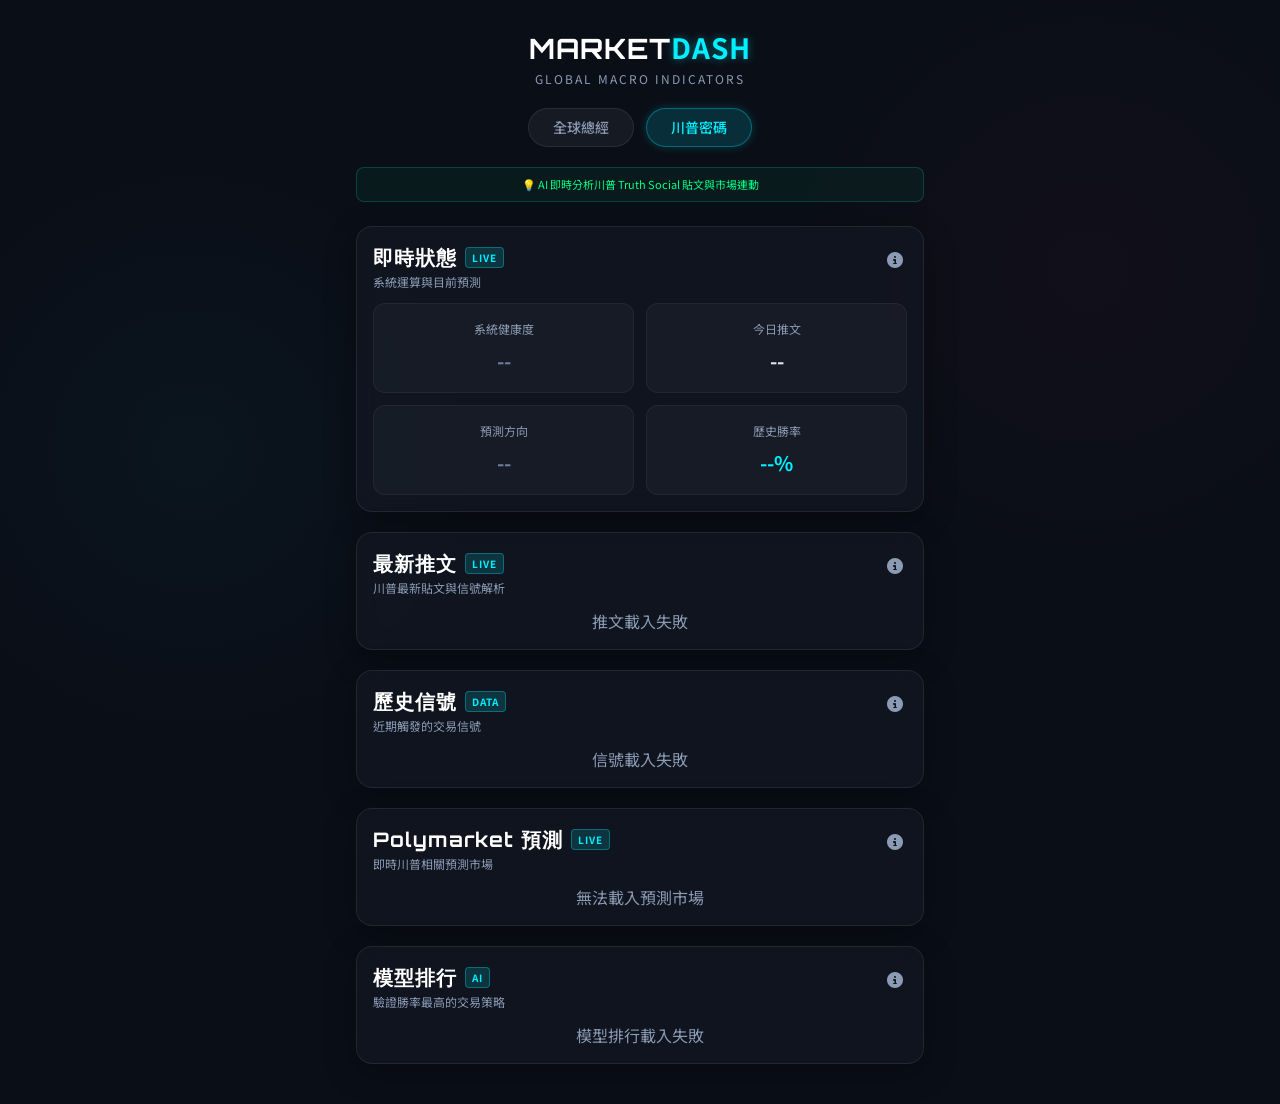
==== trump.html @ cbaaeada "feat: integrate trump code dashboard features - Create `trump.html` and `trump.js` fetching live pub" ====
<!DOCTYPE html>
<html lang="zh-TW">
<head>
    <meta charset="UTF-8">
    <meta name="viewport" content="width=device-width, initial-scale=1.0, maximum-scale=1.0, user-scalable=no">
    <title>TRUMP CODE - Global Market Dashboard</title>
    <link rel="stylesheet" href="style.css">
    <link href="https://fonts.googleapis.com/css2?family=Orbitron:wght@400;500;700&family=Noto+Sans+TC:wght@300;400;500;700&display=swap" rel="stylesheet">
    <link rel="stylesheet" href="https://cdnjs.cloudflare.com/ajax/libs/font-awesome/6.4.0/css/all.min.css">
</head>
<body>

<div class="app-container">
    <header class="dashboard-header">
        <h1>MARKET<span class="highlight">DASH</span></h1>
        <p class="subtitle">Global Macro Indicators</p>

        <!-- Navigation Tabs -->
        <nav class="nav-tabs">
            <a href="index.html" class="nav-tab">全球總經</a>
            <a href="trump.html" class="nav-tab active">川普密碼</a>
        </nav>

        <div class="cache-notice">
            <p>💡 AI 即時分析川普 Truth Social 貼文與市場連動</p>
        </div>
    </header>

    <main class="indicators-container">

        <!-- Live Status Card -->
        <section class="indicator-card glass-panel">
            <div class="card-header">
                <div class="title-group">
                    <h2>即時狀態 <span class="badge">LIVE</span></h2>
                    <span class="desc-short">系統運算與目前預測</span>
                </div>
                <button class="toggle-btn" onclick="openModal('desc-status')">
                    <i class="fas fa-info-circle"></i>
                </button>
            </div>
            <div class="status-grid">
                <div class="status-box">
                    <span class="status-label">系統健康度</span>
                    <strong class="status-value text-neutral" id="s-health">--</strong>
                </div>
                <div class="status-box">
                    <span class="status-label">今日推文</span>
                    <strong class="status-value" id="s-posts">--</strong>
                </div>
                <div class="status-box">
                    <span class="status-label">預測方向</span>
                    <strong class="status-value text-neutral" id="s-trend">--</strong>
                </div>
                <div class="status-box">
                    <span class="status-label">歷史勝率</span>
                    <strong class="status-value" style="color: var(--accent-neon);" id="s-hit">--%</strong>
                </div>
            </div>
        </section>

        <!-- Recent Posts Card -->
        <section class="indicator-card glass-panel">
            <div class="card-header">
                <div class="title-group">
                    <h2>最新推文 <span class="badge">LIVE</span></h2>
                    <span class="desc-short">川普最新貼文與信號解析</span>
                </div>
                <button class="toggle-btn" onclick="openModal('desc-posts')">
                    <i class="fas fa-info-circle"></i>
                </button>
            </div>
            <div id="posts-area" class="posts-list">
                <span class="skeleton" style="width: 100%; height: 100px;"></span>
                <span class="skeleton" style="width: 100%; height: 100px;"></span>
            </div>
        </section>

        <!-- Signals Card -->
        <section class="indicator-card glass-panel">
            <div class="card-header">
                <div class="title-group">
                    <h2>歷史信號 <span class="badge">DATA</span></h2>
                    <span class="desc-short">近期觸發的交易信號</span>
                </div>
                <button class="toggle-btn" onclick="openModal('desc-signals')">
                    <i class="fas fa-info-circle"></i>
                </button>
            </div>
            <div id="signal-area" class="signal-list">
                <span class="skeleton" style="width: 100%; height: 60px;"></span>
                <span class="skeleton" style="width: 100%; height: 60px;"></span>
            </div>
        </section>

        <!-- Prediction Markets Card -->
        <section class="indicator-card glass-panel">
            <div class="card-header">
                <div class="title-group">
                    <h2>Polymarket 預測 <span class="badge">LIVE</span></h2>
                    <span class="desc-short">即時川普相關預測市場</span>
                </div>
                <button class="toggle-btn" onclick="openModal('desc-pm')">
                    <i class="fas fa-info-circle"></i>
                </button>
            </div>
            <div id="pm-live-area" class="table-container">
                <span class="skeleton" style="width: 100%; height: 150px;"></span>
            </div>
        </section>

        <!-- Model Rankings Card -->
        <section class="indicator-card glass-panel">
            <div class="card-header">
                <div class="title-group">
                    <h2>模型排行 <span class="badge">AI</span></h2>
                    <span class="desc-short">驗證勝率最高的交易策略</span>
                </div>
                <button class="toggle-btn" onclick="openModal('desc-models')">
                    <i class="fas fa-info-circle"></i>
                </button>
            </div>
            <div id="model-area" class="table-container">
                <span class="skeleton" style="width: 100%; height: 200px;"></span>
            </div>
        </section>

    </main>
</div>

<!-- Modal for Live Status Explanation -->
<div id="desc-status" class="modal">
    <div class="modal-content glass-panel">
        <span class="close-btn" onclick="closeModal('desc-status')">&times;</span>
        <h2><i class="fas fa-info-circle"></i> 即時狀態說明</h2>
        <div class="modal-body">
            <div class="logic-item">
                <p>顯示 Trump Code AI 系統目前的運算狀態與預測方向。此專案透過暴力運算 (Brute-force) 超過 3,100 萬種策略，找出與市場連動的最優模型。</p>
                <ul>
                    <li><strong>系統健康度：</strong> 若偵測到持續錯誤或勝率下降，系統會觸發斷路器暫停。</li>
                    <li><strong>今日推文：</strong> 今日發布的推文數量。<strong>(特別注意：當川普今日發文數為 0 時，S&P 500 有 80% 的機率上漲，平均漲幅 +0.409%)</strong></li>
                    <li><strong>預測方向：</strong> AI 基於今日觸發的信號與 550 條存活規則給出的綜合多空方向。</li>
                    <li><strong>歷史勝率：</strong> 系統過去 500+ 次真實預測的成功機率。</li>
                </ul>
            </div>
        </div>
    </div>
</div>

<!-- Modal for Recent Posts Explanation -->
<div id="desc-posts" class="modal">
    <div class="modal-content glass-panel">
        <span class="close-btn" onclick="closeModal('desc-posts')">&times;</span>
        <h2><i class="fas fa-info-circle"></i> 最新推文說明</h2>
        <div class="modal-body">
            <div class="logic-item">
                <p>列出川普在 Truth Social (或 X) 上發布的最新推文，以及 AI 解析出的關鍵信號。</p>
                <ul>
                    <li><strong>Truth Social vs X：</strong> 核心發現：Truth Social 通常提早 6 小時發文，這是一個時間差套利窗口。而如果該推文隨後被轉發到 X (Twitter)，隔天股市平均報酬往往高出 7 倍 (確認信號)。</li>
                    <li><strong>信號標籤：</strong> 系統偵測到特定字詞或情緒時，會給予推文如「關稅 (Tariff)」、「談判 (Deal)」、「中國 (China)」等標籤。</li>
                    <li><strong>一鍵翻譯：</strong> 點擊翻譯按鈕可將英文原文直接翻譯為繁體中文。</li>
                </ul>
            </div>
        </div>
    </div>
</div>

<!-- Modal for Signals Explanation -->
<div id="desc-signals" class="modal">
    <div class="modal-content glass-panel">
        <span class="close-btn" onclick="closeModal('desc-signals')">&times;</span>
        <h2><i class="fas fa-info-circle"></i> 歷史信號說明</h2>
        <div class="modal-body">
            <div class="logic-item">
                <p>記錄過去幾天觸發的信號總計與 AI 判定當日的市場偏向 (偏多/偏空)。</p>
                <ul>
                    <li><strong>最危險信號 (純關稅)：</strong> 當天只有 TARIFF (關稅) 而沒有 DEAL (談判) 信號時，隔天股市平均下跌 -1.057%。</li>
                    <li><strong>經典連招 (先攻後談)：</strong> 當天先出現 ATTACK (攻擊)，接著出現 DEAL (談判)，勝率達 65.2%，這是典型的川普談判術。</li>
                    <li><strong>情緒看多：</strong> DEAL (談判)、RELIEF (緩解)、MARKET_BRAG (炫耀股市) 都是典型的看多信號。</li>
                </ul>
            </div>
        </div>
    </div>
</div>

<!-- Modal for Polymarket Explanation -->
<div id="desc-pm" class="modal">
    <div class="modal-content glass-panel">
        <span class="close-btn" onclick="closeModal('desc-pm')">&times;</span>
        <h2><i class="fas fa-info-circle"></i> Polymarket 預測說明</h2>
        <div class="modal-body">
            <div class="logic-item">
                <p>追蹤 Polymarket (全球最大去中心化預測市場) 上與川普直接相關的賭盤。</p>
                <ul>
                    <li><strong>YES 機率：</strong> 代表市場群眾用真金白銀投票，認為該事件發生的機率。</li>
                    <li><strong>交易量 (Volume)：</strong> 資金池越大，該機率越具有參考價值。</li>
                    <li><strong>用途：</strong> 當川普發布政策推文時，可以第一時間觀察 Polymarket 上的機率變化，往往比傳統民調或新聞更早反映真實預期。</li>
                </ul>
            </div>
        </div>
    </div>
</div>

<!-- Modal for Models Explanation -->
<div id="desc-models" class="modal">
    <div class="modal-content glass-panel">
        <span class="close-btn" onclick="closeModal('desc-models')">&times;</span>
        <h2><i class="fas fa-info-circle"></i> 模型排行說明</h2>
        <div class="modal-body">
            <div class="logic-item">
                <p>AI 系統在回測 3,150 萬種規則後，留下勝率最高的交易策略模型。</p>
                <ul>
                    <li><strong>盤前 RELIEF→當天飆：</strong> 最強買入信號。如果盤前出現 RELIEF 寬減信號，當天勝率極高 (曾創下单日 S&P +9.52% 的紀錄)。</li>
                    <li><strong>推文爆量→恐慌底：</strong> 當川普推文數量在短時間內不尋常地激增，通常代表市場恐慌到達極點，往往是買點。</li>
                    <li><strong>簽名切換：</strong> 當川普從一般發言切換到使用「President Donald J. Trump」等正式簽名，通常代表有正式聲明，對市場影響大。</li>
                </ul>
            </div>
        </div>
    </div>
</div>

<script src="trump.js"></script>
</body>
</html>
---- style.css ----
/* Reset & Base Variables */
:root {
    --bg-main: #0a0e17;
    --bg-panel: rgba(20, 26, 38, 0.6);
    --border-glass: rgba(255, 255, 255, 0.08);
    --text-primary: #e0e6ed;
    --text-secondary: #8b9bb4;
    --accent-neon: #00f0ff;
    --accent-warning: #ff3366;
    --accent-safe: #00ff88;
    --accent-neutral: #6c7a9c;

    --card-radius: 16px;
    --glow-shadow: 0 0 15px rgba(0, 240, 255, 0.1);
}

* {
    margin: 0;
    padding: 0;
    box-sizing: border-box;
    font-family: 'Noto Sans TC', sans-serif;
    -webkit-tap-highlight-color: transparent;
}

body {
    background-color: var(--bg-main);
    color: var(--text-primary);
    line-height: 1.5;
    background-image:
        radial-gradient(circle at 15% 50%, rgba(0, 240, 255, 0.03), transparent 25%),
        radial-gradient(circle at 85% 30%, rgba(255, 51, 102, 0.03), transparent 25%);
    background-attachment: fixed;
}

.app-container {
    max-width: 600px; /* Mobile optimized width */
    margin: 0 auto;
    padding: 16px;
    padding-bottom: 40px;
}

/* Typography & Titles */
h1, h2 {
    font-family: 'Orbitron', sans-serif;
    letter-spacing: 1px;
}

/* Cache Notice */
.cache-notice {
    text-align: center;
    font-size: 11px;
    color: var(--accent-safe);
    background: rgba(0, 255, 136, 0.05);
    border: 1px solid rgba(0, 255, 136, 0.2);
    border-radius: 8px;
    padding: 8px 12px;
    margin-bottom: 16px;
    display: block;
    width: 100%;
}

/* Navigation Tabs */
.nav-tabs {
    display: flex;
    justify-content: center;
    gap: 12px;
    margin-bottom: 20px;
}

.nav-tab {
    padding: 8px 24px;
    border-radius: 20px;
    background: rgba(255, 255, 255, 0.05);
    color: var(--text-secondary);
    text-decoration: none;
    font-size: 14px;
    font-weight: 500;
    border: 1px solid var(--border-glass);
    transition: all 0.3s ease;
}

.nav-tab:hover {
    background: rgba(255, 255, 255, 0.1);
    color: var(--text-primary);
}

.nav-tab.active {
    background: rgba(0, 240, 255, 0.15);
    color: var(--accent-neon);
    border-color: rgba(0, 240, 255, 0.3);
    box-shadow: 0 0 10px rgba(0, 240, 255, 0.2);
}

/* Glassmorphism Panel Base */
.glass-panel {
    background: var(--bg-panel);
    backdrop-filter: blur(12px);
    -webkit-backdrop-filter: blur(12px);
    border: 1px solid var(--border-glass);
    border-radius: var(--card-radius);
    box-shadow: 0 8px 32px rgba(0, 0, 0, 0.3);
}

/* Header Section */
.dashboard-header {
    text-align: center;
    margin-bottom: 24px;
    padding-top: 10px;
}

.dashboard-header h1 {
    font-size: 28px;
    color: #fff;
}

.dashboard-header .highlight {
    color: var(--accent-neon);
    text-shadow: 0 0 8px rgba(0, 240, 255, 0.4);
}

.subtitle {
    font-size: 12px;
    color: var(--text-secondary);
    text-transform: uppercase;
    letter-spacing: 2px;
    margin-bottom: 20px;
}

/* Sentiment Panel */
.sentiment-panel {
    padding: 16px;
    text-align: left;
    transition: all 0.3s ease;
}

.sentiment-panel.clickable {
    cursor: pointer;
}
.sentiment-panel.clickable:hover {
    transform: translateY(-2px);
    box-shadow: 0 8px 16px rgba(0,0,0,0.6);
}

.sentiment-status {
    display: flex;
    align-items: center;
    gap: 12px;
    margin-bottom: 10px;
}

.status-icon {
    font-size: 24px;
    color: var(--accent-neutral);
    display: flex;
    align-items: center;
    justify-content: center;
    width: 40px;
    height: 40px;
    border-radius: 50%;
    background: rgba(255, 255, 255, 0.05);
    transition: all 0.3s;
}

.status-text {
    display: flex;
    flex-direction: column;
}

.status-text .label {
    font-size: 11px;
    color: var(--text-secondary);
}

.status-text strong {
    font-size: 16px;
    color: var(--text-primary);
}

.sentiment-desc {
    font-size: 13px;
    color: var(--text-secondary);
    line-height: 1.6;
}

/* Warning State Colors */
.sentiment-panel.warning {
    border-color: rgba(255, 51, 102, 0.3);
    box-shadow: 0 0 20px rgba(255, 51, 102, 0.1);
}
.sentiment-panel.warning .status-icon { color: var(--accent-warning); background: rgba(255, 51, 102, 0.1); }
.sentiment-panel.warning strong { color: var(--accent-warning); }

.sentiment-panel.safe {
    border-color: rgba(0, 255, 136, 0.3);
    box-shadow: 0 0 20px rgba(0, 255, 136, 0.1);
}
.sentiment-panel.safe .status-icon { color: var(--accent-safe); background: rgba(0, 255, 136, 0.1); }
.sentiment-panel.safe strong { color: var(--accent-safe); }

.sentiment-panel.mixed {
    border-color: rgba(0, 240, 255, 0.3);
    box-shadow: 0 0 20px rgba(0, 240, 255, 0.1);
}
.sentiment-panel.mixed .status-icon { color: var(--accent-neon); background: rgba(0, 240, 255, 0.1); }
.sentiment-panel.mixed strong { color: var(--accent-neon); }

/* Indicators Container */
.indicators-container {
    display: flex;
    flex-direction: column;
    gap: 20px;
}

/* Indicator Card */
.indicator-card {
    padding: 16px;
    overflow: hidden;
    transition: border-color 0.3s, box-shadow 0.3s;
}

/* Flash Animation for Updated Data */
@keyframes border-flash {
    0% {
        box-shadow: 0 0 0 rgba(0, 243, 255, 0);
        border-color: var(--border-glass);
    }
    10% {
        box-shadow: 0 0 20px rgba(0, 243, 255, 0.8), inset 0 0 10px rgba(0, 243, 255, 0.3);
        border-color: rgba(0, 243, 255, 1);
    }
    100% {
        box-shadow: 0 0 0 rgba(0, 243, 255, 0);
        border-color: var(--border-glass);
    }
}

.update-flash {
    animation: border-flash 3s ease-out;
}

.card-header {
    display: flex;
    justify-content: space-between;
    align-items: flex-start;
    margin-bottom: 12px;
}

.title-group h2 {
    font-size: 20px;
    color: #fff;
    display: flex;
    align-items: center;
    gap: 8px;
}

/* Skeleton Loading Animation */
@keyframes skeleton-loading {
    0% {
        background-color: rgba(0, 243, 255, 0.05);
    }
    50% {
        background-color: rgba(0, 243, 255, 0.2);
    }
    100% {
        background-color: rgba(0, 243, 255, 0.05);
    }
}

.skeleton {
    animation: skeleton-loading 1.5s infinite ease-in-out;
    border-radius: 4px;
    color: transparent !important;
    display: inline-block;
    min-width: 150px;
    height: 18px;
    pointer-events: none;
    user-select: none;
}
.skeleton * {
    visibility: hidden;
}

.badge {
    font-family: 'Noto Sans TC', sans-serif;
    font-size: 10px;
    background: rgba(0, 240, 255, 0.15);
    color: var(--accent-neon);
    padding: 2px 6px;
    border-radius: 4px;
    border: 1px solid rgba(0, 240, 255, 0.3);
}

.desc-short {
    font-size: 12px;
    color: var(--text-secondary);
    display: block;
}

.update-time {
    font-size: 10px;
    color: var(--text-secondary);
    display: block;
    margin-top: 4px;
    opacity: 0.8;
}

.text-up {
    color: var(--accent-safe);
}

.text-down {
    color: var(--accent-warning);
}

.text-neutral {
    color: var(--accent-neutral);
}

.toggle-btn {
    background: none;
    border: none;
    color: var(--text-secondary);
    font-size: 16px;
    cursor: pointer;
    padding: 4px;
    transition: transform 0.3s;
}

/* Chart Container */
.chart-container {
    height: 180px; /* Fixed height for mini charts */
    margin-bottom: 16px;
    border-radius: 8px;
    overflow: hidden;
    background: #131722; /* Match TradingView dark bg */
    border: 1px solid rgba(255,255,255,0.05);
}

/* Trend Selector Buttons */
.trend-selector {
    display: flex;
    gap: 8px;
    margin-bottom: 12px;
}

.trend-btn {
    flex: 1;
    background: rgba(255, 255, 255, 0.03);
    border: 1px solid rgba(255, 255, 255, 0.1);
    color: var(--text-secondary);
    padding: 10px 4px;
    border-radius: 8px;
    font-size: 13px;
    cursor: pointer;
    transition: all 0.2s;
    font-weight: 500;
}

/* Active States */
.trend-btn.up.active {
    background: rgba(255, 51, 102, 0.15);
    border-color: var(--accent-warning);
    color: var(--accent-warning);
    box-shadow: 0 0 10px rgba(255, 51, 102, 0.2);
}

.trend-btn.down.active {
    background: rgba(0, 255, 136, 0.15);
    border-color: var(--accent-safe);
    color: var(--accent-safe);
    box-shadow: 0 0 10px rgba(0, 255, 136, 0.2);
}

.trend-btn.neutral.active {
    background: rgba(108, 122, 156, 0.2);
    border-color: var(--accent-neutral);
    color: #fff;
}

/* Specific overrides for indicators where UP is good/bad */
/* DXY: Up=Warning(Tightening), Down=Safe(Loosening) */
/* Yield: Up=Warning(Tightening), Down=Safe(Loosening) */
/* Oil: Up=Warning(Inflation/Cost), Down=Safe(Depends, but generally lower cost) - simplified for dashboard */
/* Gold: Up=Warning(Risk Off), Down=Safe(Risk On) */

/* To keep it simple visually:
   For this specific dashboard logic:
   VIX Up = Bad (Red), VIX Down = Good (Green)
   DXY Up = Bad (Red), DXY Down = Good (Green)
   Yield Up = Bad (Red), Yield Down = Good (Green)
   Gold Up = Bad (Red), Gold Down = Good (Green)
   Oil Up = Bad (Red), Oil Down = Good (Green)
   Since the user focuses on risk-on vs risk-off.
*/


/* Trump Code Specific Styles */
.status-grid {
    display: grid;
    grid-template-columns: repeat(2, 1fr);
    gap: 12px;
}

.status-box {
    background: rgba(255, 255, 255, 0.03);
    border: 1px solid rgba(255, 255, 255, 0.05);
    border-radius: 12px;
    padding: 16px;
    display: flex;
    flex-direction: column;
    align-items: center;
    justify-content: center;
    text-align: center;
}

.status-box .status-label {
    font-size: 12px;
    color: var(--text-secondary);
    margin-bottom: 8px;
}

.status-box .status-value {
    font-size: 20px;
    font-weight: 700;
}

/* Post List */
.posts-list {
    display: flex;
    flex-direction: column;
    gap: 12px;
}

.post-card {
    background: rgba(255, 255, 255, 0.02);
    border: 1px solid rgba(255, 255, 255, 0.05);
    border-radius: 8px;
    padding: 14px;
}

.post-meta {
    display: flex;
    justify-content: space-between;
    font-size: 11px;
    color: var(--text-secondary);
    margin-bottom: 8px;
}

.post-text {
    font-size: 14px;
    line-height: 1.5;
    margin-bottom: 10px;
}

.translate-btn {
    background: transparent;
    border: none;
    color: var(--text-secondary);
    font-size: 12px;
    cursor: pointer;
    display: inline-flex;
    align-items: center;
    gap: 4px;
    transition: color 0.2s;
}

.translate-btn:hover {
    color: var(--accent-neon);
}

.translated-text {
    margin-top: 8px;
    padding-top: 8px;
    border-top: 1px dashed rgba(255, 255, 255, 0.1);
    color: var(--text-primary);
    font-size: 14px;
}

.post-signals {
    display: flex;
    flex-wrap: wrap;
    gap: 6px;
    align-items: center;
}

.ps-label {
    font-size: 11px;
    color: var(--text-secondary);
}

.sig-tag {
    background: rgba(0, 240, 255, 0.1);
    color: var(--accent-neon);
    font-size: 11px;
    padding: 3px 8px;
    border-radius: 4px;
    border: 1px solid rgba(0, 240, 255, 0.2);
}

.sig-tag.warning {
    background: rgba(255, 51, 102, 0.1);
    color: var(--accent-warning);
    border-color: rgba(255, 51, 102, 0.2);
}

.sig-tag.safe {
    background: rgba(0, 255, 136, 0.1);
    color: var(--accent-safe);
    border-color: rgba(0, 255, 136, 0.2);
}

/* Signal List */
.signal-list {
    display: flex;
    flex-direction: column;
    gap: 12px;
}

.signal-day {
    background: rgba(255, 255, 255, 0.02);
    border-radius: 8px;
    padding: 12px;
    border: 1px solid rgba(255, 255, 255, 0.05);
}

.signal-header {
    display: flex;
    justify-content: space-between;
    margin-bottom: 8px;
    font-size: 13px;
    font-weight: 500;
}

.signal-dir.bull { color: var(--accent-safe); }
.signal-dir.bear { color: var(--accent-warning); }
.signal-dir.mix { color: var(--text-secondary); }

.signal-tags {
    display: flex;
    flex-wrap: wrap;
    gap: 6px;
}

/* Table Container */
.table-container {
    width: 100%;
    overflow-x: auto;
}

.table-container table {
    width: 100%;
    border-collapse: collapse;
    font-size: 13px;
    text-align: left;
}

.table-container th,
.table-container td {
    padding: 10px 8px;
    border-bottom: 1px solid rgba(255, 255, 255, 0.05);
    white-space: nowrap;
}

.table-container th {
    color: var(--text-secondary);
    font-weight: 500;
}

.table-container td a {
    color: var(--accent-neon);
    text-decoration: none;
}

/* Common Text Colors */
.text-gold { color: #FFD700; }

.bar-track {
    width: 100%;
    height: 4px;
    background: rgba(255, 255, 255, 0.1);
    border-radius: 2px;
    margin-top: 4px;
    overflow: hidden;
}

.bar-fill {
    height: 100%;
    background: var(--accent-neon);
    border-radius: 2px;
}


/* Expandable Details */
.details-content {
    display: none; /* Hidden by default */
    padding-top: 12px;
    border-top: 1px dashed rgba(255, 255, 255, 0.1);
    font-size: 13px;
    color: var(--text-primary);
}

.details-content.active {
    display: block;
    animation: fadeIn 0.3s ease;
}

.details-content ul {
    list-style-type: none;
}

.details-content li {
    margin-bottom: 10px;
    padding-left: 12px;
    position: relative;
}

.details-content li::before {
    content: '';
    position: absolute;
    left: 0;
    top: 6px;
    width: 4px;
    height: 4px;
    border-radius: 50%;
    background: var(--accent-neon);
}

.details-content strong {
    color: var(--accent-neon);
    font-weight: 500;
}

/* Footer */
.footer-note {
    margin-top: 30px;
    text-align: center;
    font-size: 12px;
    color: var(--text-secondary);
    line-height: 1.8;
    padding: 20px;
    border-top: 1px solid var(--border-glass);
}

/* Animations */
@keyframes fadeIn {
    from { opacity: 0; transform: translateY(-5px); }
    to { opacity: 1; transform: translateY(0); }
}

.rotate-180 {
    transform: rotate(180deg);
}

/* Modal Styles */
.modal {
    display: none; /* Hidden by default */
    position: fixed; /* Stay in place */
    z-index: 1000; /* Sit on top */
    left: 0;
    top: 0;
    width: 100%; /* Full width */
    height: 100%; /* Full height */
    overflow: auto; /* Enable scroll if needed */
    background-color: rgba(10, 14, 23, 0.85); /* Dark background with opacity */
    backdrop-filter: blur(8px);
    -webkit-backdrop-filter: blur(8px);
    opacity: 0;
    transition: opacity 0.3s ease;
}

.modal.show {
    display: block;
    opacity: 1;
}

.modal-content {
    background-color: var(--bg-panel);
    backdrop-filter: blur(12px);
    -webkit-backdrop-filter: blur(12px);
    margin: 10% auto; /* 10% from the top and centered */
    padding: 30px;
    border: 1px solid rgba(0, 243, 255, 0.2);
    width: 90%; /* Could be more or less, depending on screen size */
    max-width: 600px;
    border-radius: 12px;
    box-shadow: 0 10px 30px rgba(0, 0, 0, 0.5);
    position: relative;
    transform: translateY(-20px);
    transition: transform 0.3s ease;
}

.modal.show .modal-content {
    transform: translateY(0);
}

.modal-content h2 {
    color: var(--accent-neon);
    margin-top: 0;
    margin-bottom: 20px;
    display: flex;
    align-items: center;
    gap: 10px;
    font-size: 20px;
}

.close-btn {
    color: var(--text-muted);
    position: absolute;
    top: 20px;
    right: 25px;
    font-size: 28px;
    font-weight: bold;
    cursor: pointer;
    transition: color 0.3s ease;
}

.close-btn:hover,
.close-btn:focus {
    color: var(--accent-warning);
    text-decoration: none;
    cursor: pointer;
}

.logic-item {
    margin-bottom: 20px;
    padding-bottom: 15px;
    border-bottom: 1px solid rgba(255, 255, 255, 0.05);
}

.logic-item:last-child {
    border-bottom: none;
    margin-bottom: 0;
    padding-bottom: 0;
}

.logic-item h3 {
    color: var(--text-primary);
    font-size: 16px;
    margin-top: 0;
    margin-bottom: 8px;
}

.logic-item p {
    color: var(--text-secondary);
    font-size: 13px;
    line-height: 1.6;
    margin: 5px 0;
}

.logic-item strong {
    color: var(--accent-neon);
}
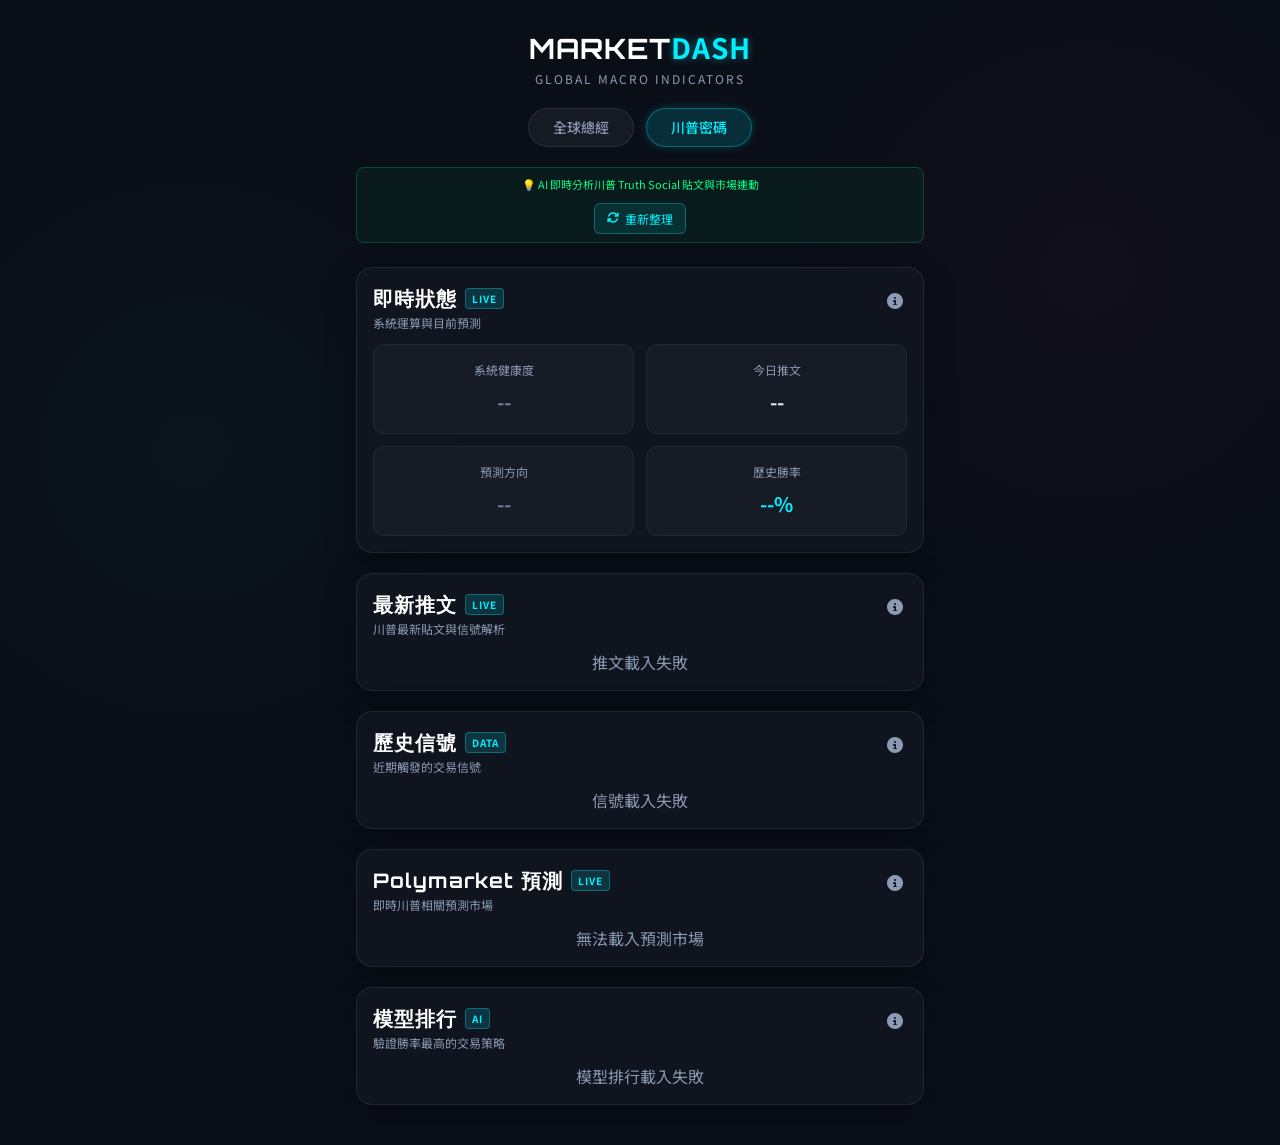
==== commit f0f548bf: "feat: integrate trump code dashboard with manual refresh - Add trump.html dashboard with mobile-firs" ====
--- a/trump.html
+++ b/trump.html
@@ -23,6 +23,7 @@
 
         <div class="cache-notice">
             <p>💡 AI 即時分析川普 Truth Social 貼文與市場連動</p>
+            <button id="refresh-btn" class="refresh-btn"><i class="fas fa-sync-alt"></i> 重新整理</button>
         </div>
     </header>
 
--- a/style.css
+++ b/style.css
@@ -57,6 +57,35 @@
     margin-bottom: 16px;
     display: block;
     width: 100%;
+}
+
+/* Refresh Button */
+.refresh-btn {
+    margin-top: 10px;
+    background: rgba(0, 240, 255, 0.1);
+    border: 1px solid rgba(0, 240, 255, 0.3);
+    color: var(--accent-neon);
+    padding: 6px 12px;
+    border-radius: 6px;
+    font-size: 12px;
+    cursor: pointer;
+    transition: all 0.2s;
+    display: inline-flex;
+    align-items: center;
+    gap: 6px;
+}
+
+.refresh-btn:hover {
+    background: rgba(0, 240, 255, 0.2);
+    box-shadow: 0 0 8px rgba(0, 240, 255, 0.4);
+}
+
+.refresh-btn:active {
+    transform: scale(0.95);
+}
+
+.refresh-btn i.fa-spin {
+    animation: fa-spin 1s infinite linear;
 }
 
 /* Navigation Tabs */
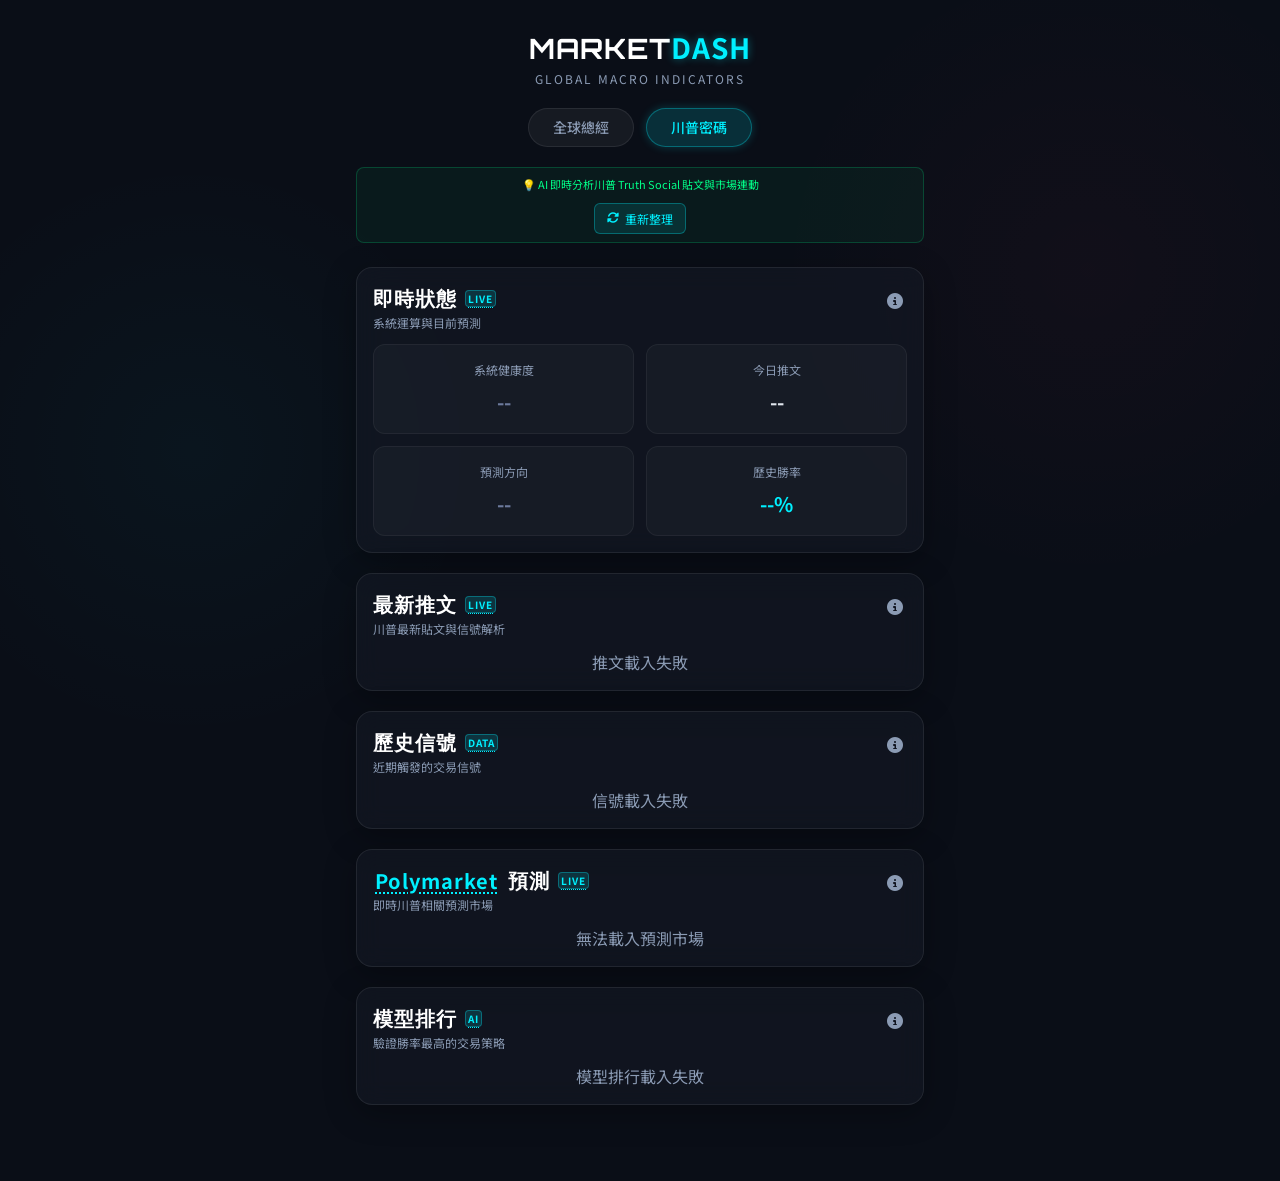
==== commit bd48e54d: "feat: add global vocabulary tooltip system for market terminology - Implemented a standard floating " ====
--- a/trump.html
+++ b/trump.html
@@ -33,7 +33,7 @@
         <section class="indicator-card glass-panel">
             <div class="card-header">
                 <div class="title-group">
-                    <h2>即時狀態 <span class="badge">LIVE</span></h2>
+                    <h2>即時狀態 <span class="badge vocab-btn" data-term="LIVE" data-def="即時資料。表示該資料是目前系統最新且即時監測到的狀態。">LIVE</span></h2>
                     <span class="desc-short">系統運算與目前預測</span>
                 </div>
                 <button class="toggle-btn" onclick="openModal('desc-status')">
@@ -64,7 +64,7 @@
         <section class="indicator-card glass-panel">
             <div class="card-header">
                 <div class="title-group">
-                    <h2>最新推文 <span class="badge">LIVE</span></h2>
+                    <h2>最新推文 <span class="badge vocab-btn" data-term="LIVE" data-def="即時資料。表示該資料是目前系統最新且即時監測到的狀態。">LIVE</span></h2>
                     <span class="desc-short">川普最新貼文與信號解析</span>
                 </div>
                 <button class="toggle-btn" onclick="openModal('desc-posts')">
@@ -81,7 +81,7 @@
         <section class="indicator-card glass-panel">
             <div class="card-header">
                 <div class="title-group">
-                    <h2>歷史信號 <span class="badge">DATA</span></h2>
+                    <h2>歷史信號 <span class="badge vocab-btn" data-term="DATA" data-def="歷史數據。表示這是一段時間內累積或已發生的事件記錄，不是即時發生的。">DATA</span></h2>
                     <span class="desc-short">近期觸發的交易信號</span>
                 </div>
                 <button class="toggle-btn" onclick="openModal('desc-signals')">
@@ -98,7 +98,7 @@
         <section class="indicator-card glass-panel">
             <div class="card-header">
                 <div class="title-group">
-                    <h2>Polymarket 預測 <span class="badge">LIVE</span></h2>
+                    <h2><span class="vocab-btn" data-term="Polymarket" data-def="一個全球知名的去中心化預測市場平台，人們可以在上面用加密貨幣下注預測各種未來事件發生的機率。">Polymarket</span> 預測 <span class="badge vocab-btn" data-term="LIVE" data-def="即時資料。表示該資料是目前系統最新且即時監測到的狀態。">LIVE</span></h2>
                     <span class="desc-short">即時川普相關預測市場</span>
                 </div>
                 <button class="toggle-btn" onclick="openModal('desc-pm')">
@@ -114,7 +114,7 @@
         <section class="indicator-card glass-panel">
             <div class="card-header">
                 <div class="title-group">
-                    <h2>模型排行 <span class="badge">AI</span></h2>
+                    <h2>模型排行 <span class="badge vocab-btn" data-term="AI" data-def="Artificial Intelligence (人工智慧)。系統透過演算法與數據回測所訓練出來的預測模型。">AI</span></h2>
                     <span class="desc-short">驗證勝率最高的交易策略</span>
                 </div>
                 <button class="toggle-btn" onclick="openModal('desc-models')">
@@ -136,7 +136,7 @@
         <h2><i class="fas fa-info-circle"></i> 即時狀態說明</h2>
         <div class="modal-body">
             <div class="logic-item">
-                <p>顯示 Trump Code AI 系統目前的運算狀態與預測方向。此專案透過暴力運算 (Brute-force) 超過 3,100 萬種策略，找出與市場連動的最優模型。</p>
+                <p>顯示 <span class="vocab-btn" data-term="Trump Code" data-def="川普密碼。本系統的名稱，專門追蹤與分析川普發言對金融市場影響的模型。">Trump Code</span> <span class="vocab-btn" data-term="AI" data-def="Artificial Intelligence (人工智慧)。系統透過演算法與數據回測所訓練出來的預測模型。">AI</span> 系統目前的運算狀態與預測方向。此專案透過暴力運算 (<span class="vocab-btn" data-term="Brute-force" data-def="暴力破解/窮舉法。一種演算法思維，將所有可能的策略組合全部算過一次，從中找出表現最好的一組。">Brute-force</span>) 超過 3,100 萬種策略，找出與市場連動的最優模型。</p>
                 <ul>
                     <li><strong>系統健康度：</strong> 若偵測到持續錯誤或勝率下降，系統會觸發斷路器暫停。</li>
                     <li><strong>今日推文：</strong> 今日發布的推文數量。<strong>(特別注意：當川普今日發文數為 0 時，S&P 500 有 80% 的機率上漲，平均漲幅 +0.409%)</strong></li>
@@ -155,10 +155,10 @@
         <h2><i class="fas fa-info-circle"></i> 最新推文說明</h2>
         <div class="modal-body">
             <div class="logic-item">
-                <p>列出川普在 Truth Social (或 X) 上發布的最新推文，以及 AI 解析出的關鍵信號。</p>
-                <ul>
-                    <li><strong>Truth Social vs X：</strong> 核心發現：Truth Social 通常提早 6 小時發文，這是一個時間差套利窗口。而如果該推文隨後被轉發到 X (Twitter)，隔天股市平均報酬往往高出 7 倍 (確認信號)。</li>
-                    <li><strong>信號標籤：</strong> 系統偵測到特定字詞或情緒時，會給予推文如「關稅 (Tariff)」、「談判 (Deal)」、「中國 (China)」等標籤。</li>
+                <p>列出川普在 <span class="vocab-btn" data-term="Truth Social" data-def="川普自創的社交媒體平台，通常是他發表聲明的第一管道。">Truth Social</span> (或 <span class="vocab-btn" data-term="X" data-def="前身為 Twitter，全球大型社交媒體平台。川普有時會將貼文同步轉發到此處。">X</span>) 上發布的最新推文，以及 <span class="vocab-btn" data-term="AI" data-def="Artificial Intelligence (人工智慧)。">AI</span> 解析出的關鍵信號。</p>
+                <ul>
+                    <li><strong>Truth Social vs X：</strong> 核心發現：<span class="vocab-btn" data-term="Truth Social" data-def="川普自創的社交平台。">Truth Social</span> 通常提早 6 小時發文，這是一個時間差套利窗口。而如果該推文隨後被轉發到 <span class="vocab-btn" data-term="X" data-def="前身為 Twitter。">X</span>，隔天股市平均報酬往往高出 7 倍 (確認信號)。</li>
+                    <li><strong>信號標籤：</strong> 系統偵測到特定字詞或情緒時，會給予推文如「關稅 (<span class="vocab-btn" data-term="TARIFF" data-def="關稅。對進口商品徵收的稅，通常會引發貿易戰擔憂，屬於偏空訊號。">TARIFF</span>)」、「談判 (<span class="vocab-btn" data-term="DEAL" data-def="交易/談判。川普經常自詡為談判大師，這類詞彙通常帶有正面情緒，屬於偏多訊號。">DEAL</span>)」、「中國 (<span class="vocab-btn" data-term="CHINA" data-def="中國。地緣政治與貿易戰的關鍵詞。">CHINA</span>)」等標籤。</li>
                     <li><strong>一鍵翻譯：</strong> 點擊翻譯按鈕可將英文原文直接翻譯為繁體中文。</li>
                 </ul>
             </div>
@@ -173,11 +173,11 @@
         <h2><i class="fas fa-info-circle"></i> 歷史信號說明</h2>
         <div class="modal-body">
             <div class="logic-item">
-                <p>記錄過去幾天觸發的信號總計與 AI 判定當日的市場偏向 (偏多/偏空)。</p>
-                <ul>
-                    <li><strong>最危險信號 (純關稅)：</strong> 當天只有 TARIFF (關稅) 而沒有 DEAL (談判) 信號時，隔天股市平均下跌 -1.057%。</li>
-                    <li><strong>經典連招 (先攻後談)：</strong> 當天先出現 ATTACK (攻擊)，接著出現 DEAL (談判)，勝率達 65.2%，這是典型的川普談判術。</li>
-                    <li><strong>情緒看多：</strong> DEAL (談判)、RELIEF (緩解)、MARKET_BRAG (炫耀股市) 都是典型的看多信號。</li>
+                <p>記錄過去幾天觸發的信號總計與 <span class="vocab-btn" data-term="AI" data-def="Artificial Intelligence (人工智慧)。">AI</span> 判定當日的市場偏向 (偏多/偏空)。</p>
+                <ul>
+                    <li><strong>最危險信號 (純關稅)：</strong> 當天只有 <span class="vocab-btn" data-term="TARIFF" data-def="關稅。對進口商品徵收的稅，通常會引發貿易戰擔憂，對股市不利。">TARIFF</span> (關稅) 而沒有 <span class="vocab-btn" data-term="DEAL" data-def="交易/談判。代表雙方有望達成協議，對股市有利。">DEAL</span> (談判) 信號時，隔天股市平均下跌 -1.057%。</li>
+                    <li><strong>經典連招 (先攻後談)：</strong> 當天先出現 <span class="vocab-btn" data-term="ATTACK" data-def="攻擊/施壓。指川普在推文中嚴厲批評或威脅對手。">ATTACK</span> (攻擊)，接著出現 <span class="vocab-btn" data-term="DEAL" data-def="交易/談判。">DEAL</span> (談判)，勝率達 65.2%，這是典型的川普談判術。</li>
+                    <li><strong>情緒看多：</strong> <span class="vocab-btn" data-term="DEAL" data-def="交易/談判。">DEAL</span> (談判)、<span class="vocab-btn" data-term="RELIEF" data-def="緩解/寬減。代表緊張局勢降溫或壓力解除，通常是強烈的買進訊號。">RELIEF</span> (緩解)、<span class="vocab-btn" data-term="MARKET_BRAG" data-def="股市炫耀。川普在推文中誇耀股市上漲或經濟表現優異，通常意味著政府不希望股市下跌。">MARKET_BRAG</span> (炫耀股市) 都是典型的看多信號。</li>
                 </ul>
             </div>
         </div>
@@ -191,11 +191,11 @@
         <h2><i class="fas fa-info-circle"></i> Polymarket 預測說明</h2>
         <div class="modal-body">
             <div class="logic-item">
-                <p>追蹤 Polymarket (全球最大去中心化預測市場) 上與川普直接相關的賭盤。</p>
-                <ul>
-                    <li><strong>YES 機率：</strong> 代表市場群眾用真金白銀投票，認為該事件發生的機率。</li>
-                    <li><strong>交易量 (Volume)：</strong> 資金池越大，該機率越具有參考價值。</li>
-                    <li><strong>用途：</strong> 當川普發布政策推文時，可以第一時間觀察 Polymarket 上的機率變化，往往比傳統民調或新聞更早反映真實預期。</li>
+                <p>追蹤 <span class="vocab-btn" data-term="Polymarket" data-def="去中心化預測市場平台，讓全球使用者透過加密貨幣預測未來事件。">Polymarket</span> (全球最大去中心化預測市場) 上與川普直接相關的賭盤。</p>
+                <ul>
+                    <li><strong><span class="vocab-btn" data-term="YES" data-def="同意/會發生。在預測市場中，買 YES 代表你認為該事件會成真。">YES</span> 機率：</strong> 代表市場群眾用真金白銀投票，認為該事件發生的機率。</li>
+                    <li><strong>交易量 (<span class="vocab-btn" data-term="Volume" data-def="交易量/資金池大小。參與該預測事件的總資金量，金額越大代表結果越有共識且難以被操弄。">Volume</span>)：</strong> 資金池越大，該機率越具有參考價值。</li>
+                    <li><strong>用途：</strong> 當川普發布政策推文時，可以第一時間觀察 <span class="vocab-btn" data-term="Polymarket" data-def="去中心化預測市場平台。">Polymarket</span> 上的機率變化，往往比傳統民調或新聞更早反映真實預期。</li>
                 </ul>
             </div>
         </div>
@@ -209,11 +209,11 @@
         <h2><i class="fas fa-info-circle"></i> 模型排行說明</h2>
         <div class="modal-body">
             <div class="logic-item">
-                <p>AI 系統在回測 3,150 萬種規則後，留下勝率最高的交易策略模型。</p>
-                <ul>
-                    <li><strong>盤前 RELIEF→當天飆：</strong> 最強買入信號。如果盤前出現 RELIEF 寬減信號，當天勝率極高 (曾創下单日 S&P +9.52% 的紀錄)。</li>
+                <p><span class="vocab-btn" data-term="AI" data-def="Artificial Intelligence (人工智慧)。">AI</span> 系統在回測 3,150 萬種規則後，留下勝率最高的交易策略模型。</p>
+                <ul>
+                    <li><strong>盤前 <span class="vocab-btn" data-term="RELIEF" data-def="緩解/寬減。代表緊張局勢降溫或壓力解除，通常是強烈的買進訊號。">RELIEF</span>→當天飆：</strong> 最強買入信號。如果盤前出現 <span class="vocab-btn" data-term="RELIEF" data-def="緩解/寬減。">RELIEF</span> 寬減信號，當天勝率極高 (曾創下单日 <span class="vocab-btn" data-term="S&P" data-def="Standard & Poor's 500。標準普爾500指數。">S&P</span> +9.52% 的紀錄)。</li>
                     <li><strong>推文爆量→恐慌底：</strong> 當川普推文數量在短時間內不尋常地激增，通常代表市場恐慌到達極點，往往是買點。</li>
-                    <li><strong>簽名切換：</strong> 當川普從一般發言切換到使用「President Donald J. Trump」等正式簽名，通常代表有正式聲明，對市場影響大。</li>
+                    <li><strong>簽名切換：</strong> 當川普從一般發言切換到使用「<span class="vocab-btn" data-term="President Donald J. Trump" data-def="川普的正式署名。當他使用這個全名與頭銜時，通常代表這是一份正式且嚴肅的官方聲明。">President Donald J. Trump</span>」等正式簽名，通常代表有正式聲明，對市場影響大。</li>
                 </ul>
             </div>
         </div>
@@ -221,5 +221,6 @@
 </div>
 
 <script src="trump.js"></script>
+<script src="vocab.js"></script>
 </body>
 </html>
--- a/style.css
+++ b/style.css
@@ -778,4 +778,68 @@
 
 .logic-item strong {
     color: var(--accent-neon);
-}+}
+/* Vocabulary Tooltip (Floating Definitions) */
+.vocab-btn {
+    color: var(--accent-neon);
+    cursor: pointer;
+    text-decoration: underline;
+    text-decoration-style: dotted;
+    text-underline-offset: 4px;
+    transition: color 0.2s, text-decoration-color 0.2s;
+    position: relative;
+    display: inline-block;
+    padding: 0 2px;
+}
+
+.vocab-btn:hover {
+    color: #fff;
+    text-decoration-color: var(--accent-neon);
+    background: rgba(0, 240, 255, 0.1);
+    border-radius: 4px;
+}
+
+/* The popup container injected via JS */
+.vocab-tooltip {
+    position: absolute;
+    z-index: 9999;
+    background: var(--bg-panel);
+    backdrop-filter: blur(16px);
+    -webkit-backdrop-filter: blur(16px);
+    border: 1px solid var(--accent-neon);
+    border-radius: 8px;
+    padding: 12px;
+    width: 250px;
+    box-shadow: 0 4px 20px rgba(0, 0, 0, 0.5), 0 0 10px rgba(0, 240, 255, 0.2);
+    color: var(--text-primary);
+    font-size: 13px;
+    line-height: 1.5;
+    opacity: 0;
+    visibility: hidden;
+    transform: translateY(10px);
+    transition: opacity 0.2s ease, transform 0.2s ease, visibility 0.2s;
+    pointer-events: none;
+}
+
+.vocab-tooltip.show {
+    opacity: 1;
+    visibility: visible;
+    transform: translateY(0);
+    pointer-events: auto;
+}
+
+.vocab-tooltip strong {
+    display: block;
+    color: var(--accent-neon);
+    font-size: 14px;
+    margin-bottom: 6px;
+    border-bottom: 1px dashed rgba(0, 240, 255, 0.3);
+    padding-bottom: 4px;
+}
+.vocab-tooltip.show {
+    /* Need !important to override the initial state correctly */
+    opacity: 1 !important;
+    visibility: visible !important;
+    transform: translateY(0) !important;
+    pointer-events: auto !important;
+}
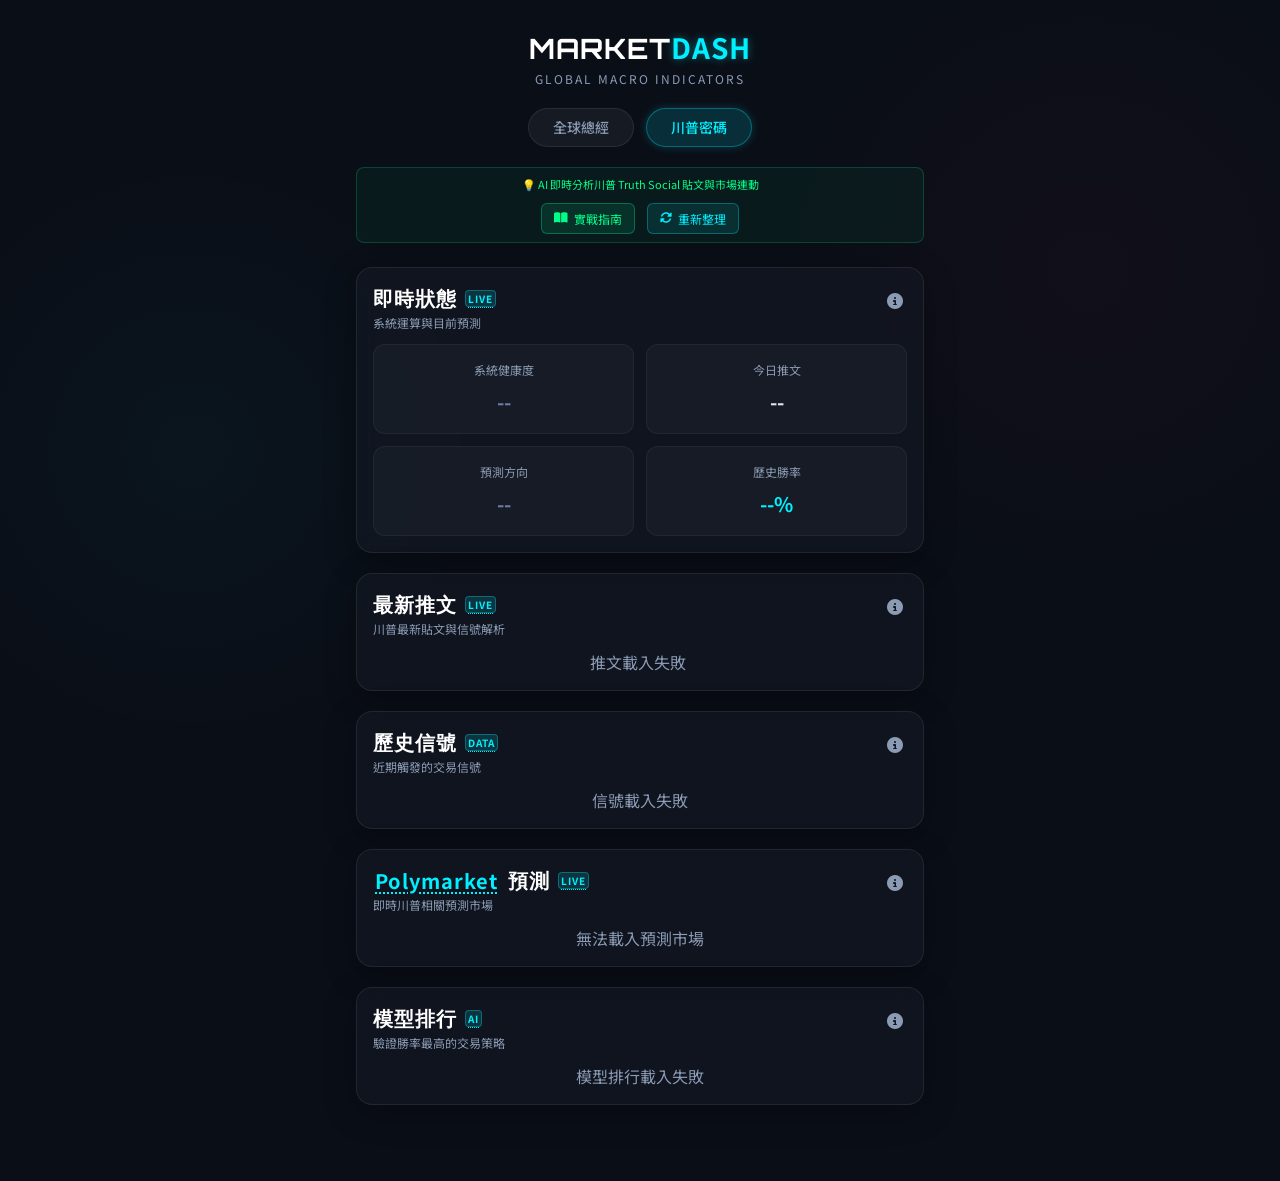
==== commit 14132ff2: "feat: add practical guide modal for trading strategies\n\n- Added a \"實戰指南\" (Practical Guide) butto" ====
--- a/trump.html
+++ b/trump.html
@@ -23,7 +23,10 @@
 
         <div class="cache-notice">
             <p>💡 AI 即時分析川普 Truth Social 貼文與市場連動</p>
-            <button id="refresh-btn" class="refresh-btn"><i class="fas fa-sync-alt"></i> 重新整理</button>
+            <div class="header-actions">
+                <button class="refresh-btn guide-btn" onclick="openModal('desc-guide')"><i class="fas fa-book-open"></i> 實戰指南</button>
+                <button id="refresh-btn" class="refresh-btn"><i class="fas fa-sync-alt"></i> 重新整理</button>
+            </div>
         </div>
     </header>
 
@@ -127,6 +130,45 @@
         </section>
 
     </main>
+</div>
+
+<!-- Modal for Practical Guide -->
+<div id="desc-guide" class="modal">
+    <div class="modal-content glass-panel">
+        <span class="close-btn" onclick="closeModal('desc-guide')">&times;</span>
+        <h2><i class="fas fa-book-open"></i> 川普密碼：實戰指南</h2>
+        <div class="modal-body">
+            <div class="logic-item">
+                <p>這個系統的核心價值在於利用川普發言對市場造成的「情緒波動」來尋找短線交易或避險的機會。以下是最佳的實戰用法：</p>
+
+                <h3 style="color:var(--accent-neon); margin-top:15px; margin-bottom:10px; font-size:16px;">1. 每日早晨（美股盤前）第一眼檢查</h3>
+                <ul>
+                    <li><strong>無推文的平靜：</strong> 當「今日推文」為 0 時，S&P 500 有 <strong>80% 的機率上漲</strong> (平均漲幅 +0.409%)。這是一個非常穩定的「沒有消息就是好消息」的做多環境。</li>
+                    <li><strong>推文爆量：</strong> 短時間內異常激增，通常代表有重大事件發生，市場恐慌可能見底，短線可能會有劇烈震盪（有時是買點）。</li>
+                    <li><strong>預測方向：</strong> 直接看 AI 今天判定是「📈 看多」還是「📉 看空」，這是綜合所有信號的結論。</li>
+                </ul>
+
+                <h3 style="color:var(--accent-neon); margin-top:15px; margin-bottom:10px; font-size:16px;">2. 監控「最新推文」的關鍵字信號</h3>
+                <ul>
+                    <li><strong>🔴 最危險信號（純關稅）：</strong> 若推文只有 <span class="vocab-btn" data-term="TARIFF" data-def="關稅。對進口商品徵收的稅，對股市不利。">TARIFF</span> (關稅)，而沒有出現 <span class="vocab-btn" data-term="DEAL" data-def="交易/談判。代表雙方有望達成協議，對股市有利。">DEAL</span> (談判)，這是一個強烈的<strong>做空或避險信號</strong>（隔天股市平均下跌 -1.057%）。</li>
+                    <li><strong>🕊️ 最強買入信號（盤前寬減）：</strong> 在美股盤前出現 <span class="vocab-btn" data-term="RELIEF" data-def="緩解/寬減。代表緊張局勢降溫或壓力解除，通常是強烈的買進訊號。">RELIEF</span> (寬減)，當天勝率極高，是一個強烈的<strong>做多信號</strong>。</li>
+                    <li><strong>⚔️→🟢 經典連招（先攻後談）：</strong> 先發一篇 <span class="vocab-btn" data-term="ATTACK" data-def="攻擊/施壓。指川普在推文中嚴厲批評或威脅對手。">ATTACK</span> (攻擊)，隨後又發了一篇 <span class="vocab-btn" data-term="DEAL" data-def="交易/談判。">DEAL</span> (談判)，這是典型的談判術（勝率達 65.2%），通常是<strong>由空轉多</strong>的轉折點。</li>
+                </ul>
+
+                <h3 style="color:var(--accent-neon); margin-top:15px; margin-bottom:10px; font-size:16px;">3. 觀察「Polymarket 預測」</h3>
+                <ul>
+                    <li>川普發布政策相關推文時，傳統新聞還沒反應，但預測市場上的機率會瞬間跳動。如果某個事件的 YES 機率突然飆升，代表市場用真金白銀認為此事會發生，可提早佈局。</li>
+                </ul>
+
+                <h3 style="color:var(--accent-neon); margin-top:15px; margin-bottom:10px; font-size:16px;">4. 實戰流程總結</h3>
+                <ul style="list-style-type: decimal;">
+                    <li><strong>盤前：</strong> 看「即時狀態」多空。如果推文是 0，當晚美股偏向樂觀。</li>
+                    <li><strong>盤中：</strong> 川普發文時，馬上看「最新推文」有沒有出現 🔴 關稅（準備避險）或 🕊️ 寬減 / 🟢 談判（準備做多）。</li>
+                    <li><strong>盤後：</strong> 看「歷史信號」確認最近幾天的主流情緒是什麼，決定隔天的基本策略。</li>
+                </ul>
+            </div>
+        </div>
+    </div>
 </div>
 
 <!-- Modal for Live Status Explanation -->
--- a/style.css
+++ b/style.css
@@ -82,6 +82,28 @@
 
 .refresh-btn:active {
     transform: scale(0.95);
+}
+
+.header-actions {
+    display: flex;
+    justify-content: center;
+    gap: 12px;
+    margin-top: 10px;
+}
+
+.header-actions .refresh-btn {
+    margin-top: 0; /* Reset margin since wrapper handles gap */
+}
+
+.guide-btn {
+    background: rgba(0, 255, 170, 0.1);
+    border-color: rgba(0, 255, 170, 0.3);
+    color: var(--accent-safe);
+}
+
+.guide-btn:hover {
+    background: rgba(0, 255, 170, 0.2);
+    box-shadow: 0 0 8px rgba(0, 255, 170, 0.4);
 }
 
 .refresh-btn i.fa-spin {
@@ -458,6 +480,28 @@
     display: flex;
     flex-direction: column;
     gap: 12px;
+    max-height: 500px;
+    overflow-y: auto;
+    padding-right: 4px; /* Space for scrollbar */
+}
+
+/* Custom Scrollbar for posts-list */
+.posts-list::-webkit-scrollbar {
+    width: 6px;
+}
+
+.posts-list::-webkit-scrollbar-track {
+    background: rgba(255, 255, 255, 0.02);
+    border-radius: 4px;
+}
+
+.posts-list::-webkit-scrollbar-thumb {
+    background: rgba(255, 255, 255, 0.1);
+    border-radius: 4px;
+}
+
+.posts-list::-webkit-scrollbar-thumb:hover {
+    background: rgba(255, 255, 255, 0.2);
 }
 
 .post-card {
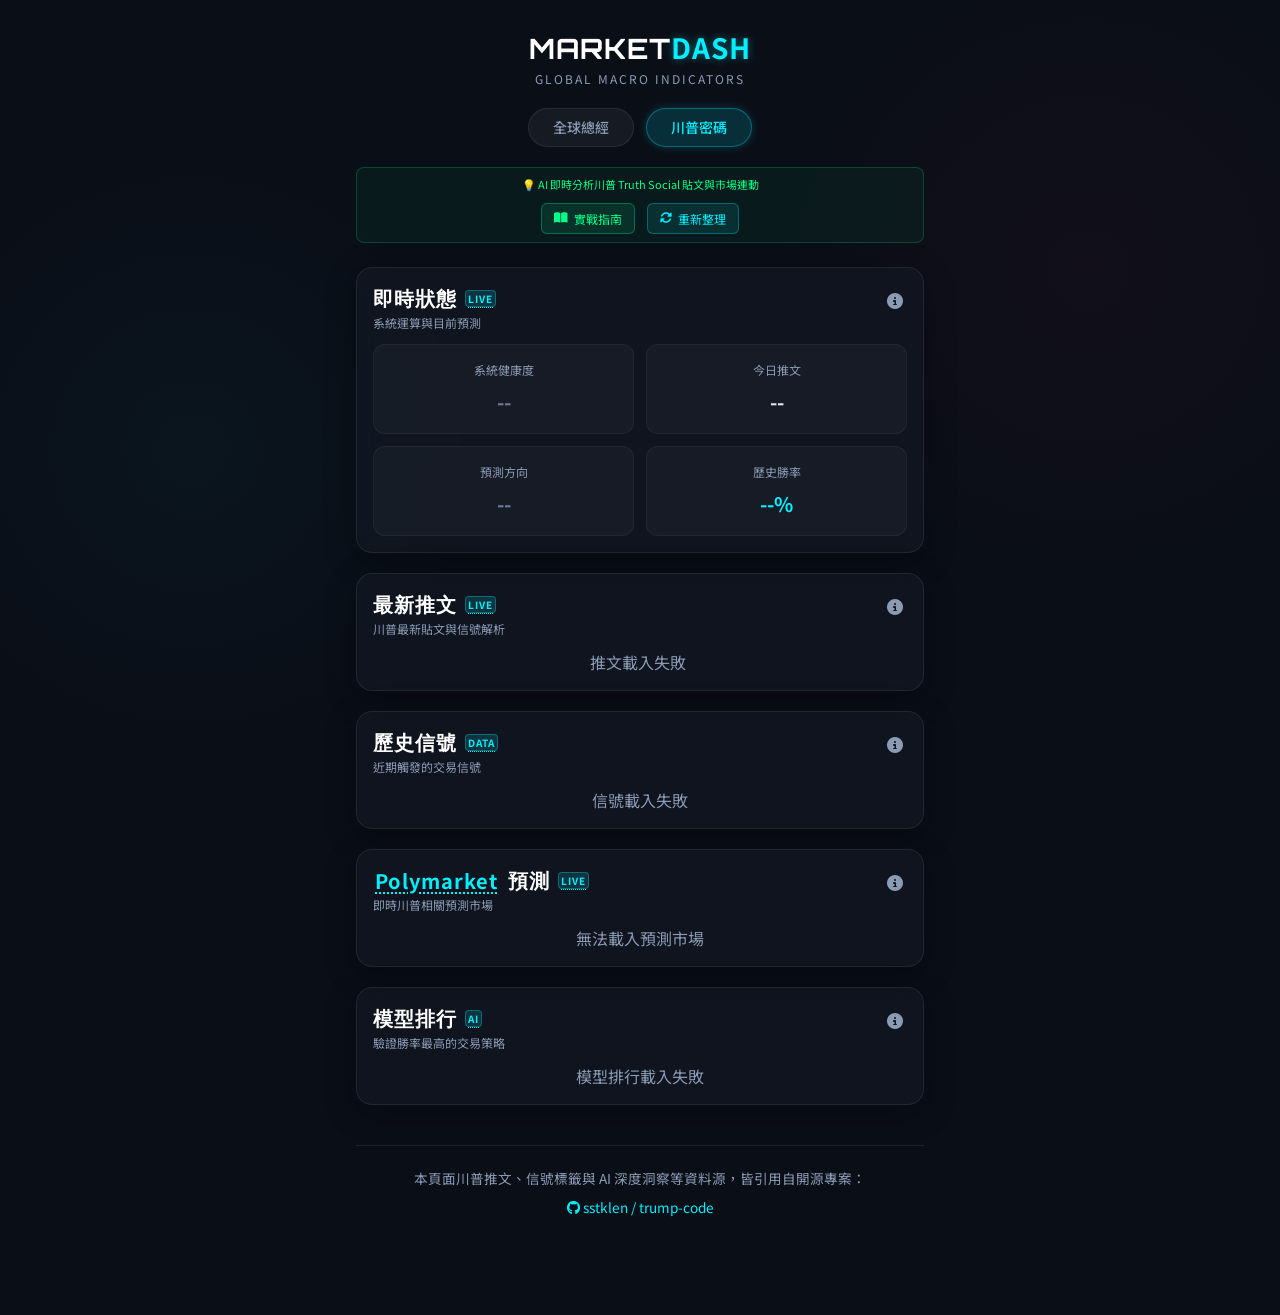
==== commit 43c03c14: "feat: add attribution footer for trump-code data source - Appended a footer note to `trump.html` ack" ====
--- a/trump.html
+++ b/trump.html
@@ -3,6 +3,16 @@
 <head>
     <meta charset="UTF-8">
     <meta name="viewport" content="width=device-width, initial-scale=1.0, maximum-scale=1.0, user-scalable=no">
+
+    <!-- PWA / Apple Touch Icon Meta Tags -->
+    <meta name="apple-mobile-web-app-capable" content="yes">
+    <meta name="apple-mobile-web-app-status-bar-style" content="black-translucent">
+    <meta name="apple-mobile-web-app-title" content="FinTrack">
+    <link rel="apple-touch-icon" href="apple-touch-icon.png">
+    <link rel="icon" type="image/x-icon" href="favicon.ico">
+    <link rel="icon" type="image/png" sizes="32x32" href="favicon-32x32.png">
+    <link rel="manifest" href="manifest.json">
+
     <title>TRUMP CODE - Global Market Dashboard</title>
     <link rel="stylesheet" href="style.css">
     <link href="https://fonts.googleapis.com/css2?family=Orbitron:wght@400;500;700&family=Noto+Sans+TC:wght@300;400;500;700&display=swap" rel="stylesheet">
@@ -32,6 +42,17 @@
 
     <main class="indicators-container">
 
+        <!-- AI Insights Panel -->
+        <section class="indicator-card glass-panel" id="ai-insight-panel" style="display: none; border-left: 4px solid var(--accent-neon); background: rgba(56, 189, 248, 0.05);">
+            <div style="display: flex; align-items: center; gap: 10px; margin-bottom: 12px;">
+                <i class="fas fa-robot" style="color: var(--accent-neon); font-size: 1.2rem;"></i>
+                <h3 style="margin: 0; color: var(--text-primary); font-size: 1.1rem; font-weight: 700;">AI 深度洞察 (Opus 模型)</h3>
+            </div>
+            <div id="ai-insight-content" style="font-size: 0.95rem; color: var(--text-secondary); line-height: 1.6;">
+                <!-- Content injected via JS -->
+            </div>
+        </section>
+
         <!-- Live Status Card -->
         <section class="indicator-card glass-panel">
             <div class="card-header">
@@ -128,6 +149,15 @@
                 <span class="skeleton" style="width: 100%; height: 200px;"></span>
             </div>
         </section>
+
+        <div class="footer-note" style="grid-column: 1 / -1; text-align: center; margin-top: 20px; font-size: 0.85rem; color: var(--text-secondary);">
+            <p>本頁面川普推文、信號標籤與 AI 深度洞察等資料源，皆引用自開源專案：</p>
+            <p style="margin-top: 5px;">
+                <a href="https://github.com/sstklen/trump-code" target="_blank" rel="noopener" style="color: var(--accent-neon); text-decoration: none;">
+                    <i class="fab fa-github"></i> sstklen / trump-code
+                </a>
+            </p>
+        </div>
 
     </main>
 </div>
--- a/style.css
+++ b/style.css
@@ -523,6 +523,9 @@
     font-size: 14px;
     line-height: 1.5;
     margin-bottom: 10px;
+    word-wrap: break-word; /* Legacy support */
+    overflow-wrap: break-word; /* Modern standard */
+    word-break: break-word; /* Ensures long strings like URLs wrap safely */
 }
 
 .translate-btn {
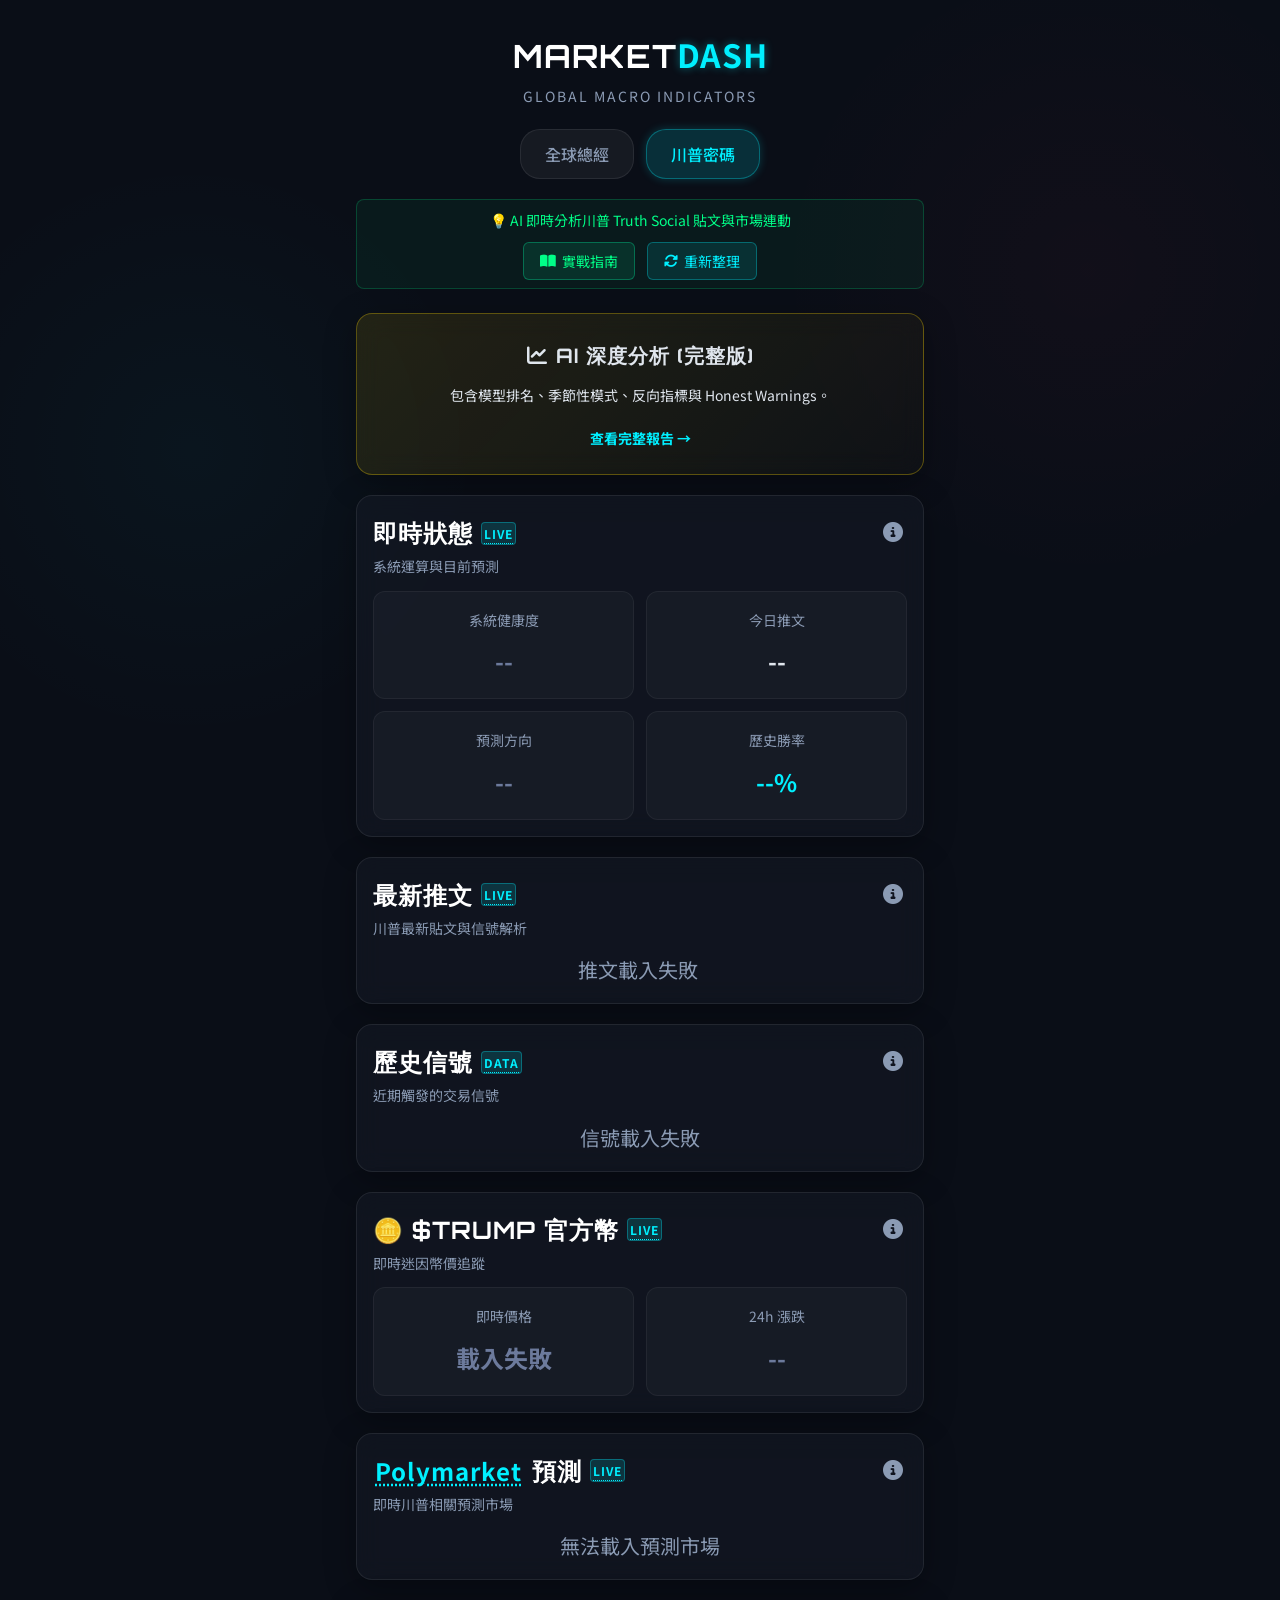
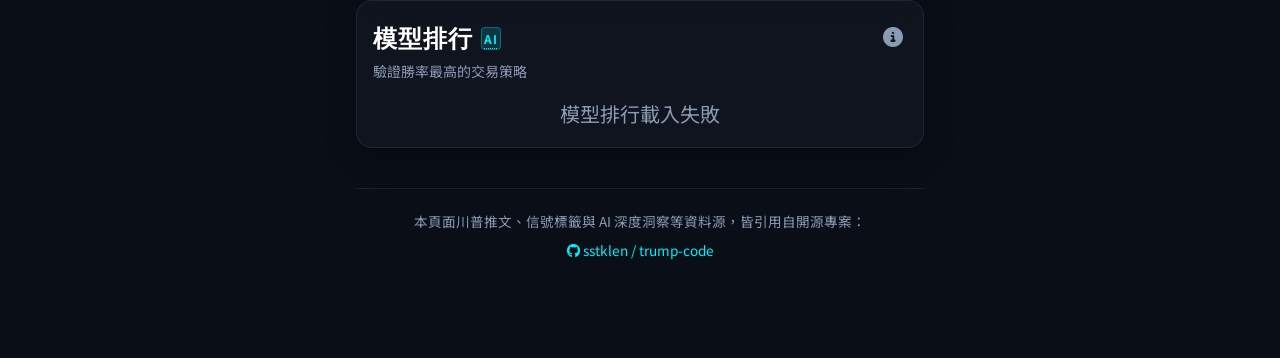
==== commit 8cd48b6f: "feat(trump-code): integrate latest features from upstream - Implement AI Analysis page (analysis.htm" ====
--- a/trump.html
+++ b/trump.html
@@ -42,6 +42,15 @@
 
     <main class="indicators-container">
 
+        <!-- AI Analysis Summary Card -->
+        <section class="indicator-card glass-panel" style="background: linear-gradient(135deg, rgba(255,215,0,0.1), rgba(255,215,0,0.02)); border: 1px solid rgba(255,215,0,0.3); text-align: center; cursor: pointer; display: flex; flex-direction: column; align-items: center; justify-content: center; gap: 10px; padding: 24px;" onclick="window.location.href='analysis.html'">
+            <h2 style="font-size: 20px; color: var(--gold); margin: 0; display: flex; align-items: center; gap: 8px;">
+                <i class="fas fa-chart-line"></i> AI 深度分析 (完整版)
+            </h2>
+            <p style="font-size: 14px; color: var(--text-primary); margin: 0;">包含模型排名、季節性模式、反向指標與 Honest Warnings。</p>
+            <span style="display: inline-block; margin-top: 8px; font-size: 14px; color: var(--accent-neon); font-weight: bold;">查看完整報告 →</span>
+        </section>
+
         <!-- AI Insights Panel -->
         <section class="indicator-card glass-panel" id="ai-insight-panel" style="display: none; border-left: 4px solid var(--accent-neon); background: rgba(56, 189, 248, 0.05);">
             <div style="display: flex; align-items: center; gap: 10px; margin-bottom: 12px;">
@@ -118,12 +127,35 @@
             </div>
         </section>
 
+        <!-- $TRUMP Coin Card -->
+        <section class="indicator-card glass-panel" id="card-trump-coin">
+            <div class="card-header">
+                <div class="title-group">
+                    <h2>🪙 $TRUMP 官方幣 <span class="badge vocab-btn" data-term="LIVE" data-def="即時資料。表示該資料是目前系統最新且即時監測到的狀態。">LIVE</span></h2>
+                    <span class="desc-short">即時迷因幣價追蹤</span>
+                </div>
+                <button class="toggle-btn" onclick="openModal('desc-coin')">
+                    <i class="fas fa-info-circle"></i>
+                </button>
+            </div>
+            <div class="status-grid" id="coin-area">
+                <div class="status-box">
+                    <span class="status-label">即時價格</span>
+                    <strong class="status-value text-neutral" id="coin-price">--</strong>
+                </div>
+                <div class="status-box">
+                    <span class="status-label">24h 漲跌</span>
+                    <strong class="status-value text-neutral" id="coin-change">--</strong>
+                </div>
+            </div>
+        </section>
+
         <!-- Prediction Markets Card -->
         <section class="indicator-card glass-panel">
             <div class="card-header">
                 <div class="title-group">
                     <h2><span class="vocab-btn" data-term="Polymarket" data-def="一個全球知名的去中心化預測市場平台，人們可以在上面用加密貨幣下注預測各種未來事件發生的機率。">Polymarket</span> 預測 <span class="badge vocab-btn" data-term="LIVE" data-def="即時資料。表示該資料是目前系統最新且即時監測到的狀態。">LIVE</span></h2>
-                    <span class="desc-short">即時川普相關預測市場</span>
+                    <span class="desc-short" id="pm-desc">即時川普相關預測市場</span>
                 </div>
                 <button class="toggle-btn" onclick="openModal('desc-pm')">
                     <i class="fas fa-info-circle"></i>
@@ -256,6 +288,23 @@
     </div>
 </div>
 
+<!-- Modal for $TRUMP Coin Explanation -->
+<div id="desc-coin" class="modal">
+    <div class="modal-content glass-panel">
+        <span class="close-btn" onclick="closeModal('desc-coin')">&times;</span>
+        <h2><i class="fas fa-info-circle"></i> $TRUMP 官方幣說明</h2>
+        <div class="modal-body">
+            <div class="logic-item">
+                <p>追蹤 <span class="vocab-btn" data-term="$TRUMP" data-def="與川普官方或迷因相關的加密貨幣。">$TRUMP</span> 迷因幣的即時價格。</p>
+                <ul>
+                    <li><strong>相關性：</strong> 與 S&P 500 有一定的相關性，有時能作為市場風險偏好或川普事件的領先指標。</li>
+                    <li><strong>即時追蹤：</strong> 資料來自 CoinGecko API，反映最新的市場定價。</li>
+                </ul>
+            </div>
+        </div>
+    </div>
+</div>
+
 <!-- Modal for Polymarket Explanation -->
 <div id="desc-pm" class="modal">
     <div class="modal-content glass-panel">
--- a/style.css
+++ b/style.css
@@ -25,7 +25,8 @@
 body {
     background-color: var(--bg-main);
     color: var(--text-primary);
-    line-height: 1.5;
+    line-height: 1.75;
+    font-size: 20px; /* Base body text size increased for accessibility */
     background-image:
         radial-gradient(circle at 15% 50%, rgba(0, 240, 255, 0.03), transparent 25%),
         radial-gradient(circle at 85% 30%, rgba(255, 51, 102, 0.03), transparent 25%);
@@ -48,7 +49,7 @@
 /* Cache Notice */
 .cache-notice {
     text-align: center;
-    font-size: 11px;
+    font-size: 14px;
     color: var(--accent-safe);
     background: rgba(0, 255, 136, 0.05);
     border: 1px solid rgba(0, 255, 136, 0.2);
@@ -65,9 +66,9 @@
     background: rgba(0, 240, 255, 0.1);
     border: 1px solid rgba(0, 240, 255, 0.3);
     color: var(--accent-neon);
-    padding: 6px 12px;
+    padding: 8px 16px;
     border-radius: 6px;
-    font-size: 12px;
+    font-size: 14px;
     cursor: pointer;
     transition: all 0.2s;
     display: inline-flex;
@@ -119,12 +120,12 @@
 }
 
 .nav-tab {
-    padding: 8px 24px;
+    padding: 10px 24px;
     border-radius: 20px;
     background: rgba(255, 255, 255, 0.05);
     color: var(--text-secondary);
     text-decoration: none;
-    font-size: 14px;
+    font-size: 16px;
     font-weight: 500;
     border: 1px solid var(--border-glass);
     transition: all 0.3s ease;
@@ -160,7 +161,7 @@
 }
 
 .dashboard-header h1 {
-    font-size: 28px;
+    font-size: 32px;
     color: #fff;
 }
 
@@ -170,7 +171,7 @@
 }
 
 .subtitle {
-    font-size: 12px;
+    font-size: 14px;
     color: var(--text-secondary);
     text-transform: uppercase;
     letter-spacing: 2px;
@@ -218,19 +219,19 @@
 }
 
 .status-text .label {
-    font-size: 11px;
+    font-size: 14px;
     color: var(--text-secondary);
 }
 
 .status-text strong {
-    font-size: 16px;
+    font-size: 18px;
     color: var(--text-primary);
 }
 
 .sentiment-desc {
-    font-size: 13px;
-    color: var(--text-secondary);
-    line-height: 1.6;
+    font-size: 15px;
+    color: var(--text-secondary);
+    line-height: 1.75;
 }
 
 /* Warning State Colors */
@@ -297,7 +298,7 @@
 }
 
 .title-group h2 {
-    font-size: 20px;
+    font-size: 24px;
     color: #fff;
     display: flex;
     align-items: center;
@@ -333,7 +334,7 @@
 
 .badge {
     font-family: 'Noto Sans TC', sans-serif;
-    font-size: 10px;
+    font-size: 12px;
     background: rgba(0, 240, 255, 0.15);
     color: var(--accent-neon);
     padding: 2px 6px;
@@ -342,13 +343,13 @@
 }
 
 .desc-short {
+    font-size: 14px;
+    color: var(--text-secondary);
+    display: block;
+}
+
+.update-time {
     font-size: 12px;
-    color: var(--text-secondary);
-    display: block;
-}
-
-.update-time {
-    font-size: 10px;
     color: var(--text-secondary);
     display: block;
     margin-top: 4px;
@@ -371,7 +372,7 @@
     background: none;
     border: none;
     color: var(--text-secondary);
-    font-size: 16px;
+    font-size: 20px;
     cursor: pointer;
     padding: 4px;
     transition: transform 0.3s;
@@ -399,10 +400,9 @@
     background: rgba(255, 255, 255, 0.03);
     border: 1px solid rgba(255, 255, 255, 0.1);
     color: var(--text-secondary);
-    padding: 10px 4px;
+    padding: 12px 6px;
     border-radius: 8px;
-    font-size: 13px;
-    cursor: pointer;
+    font-size: 15px;
     transition: all 0.2s;
     font-weight: 500;
 }
@@ -465,13 +465,13 @@
 }
 
 .status-box .status-label {
-    font-size: 12px;
+    font-size: 14px;
     color: var(--text-secondary);
     margin-bottom: 8px;
 }
 
 .status-box .status-value {
-    font-size: 20px;
+    font-size: 24px;
     font-weight: 700;
 }
 
@@ -514,14 +514,14 @@
 .post-meta {
     display: flex;
     justify-content: space-between;
-    font-size: 11px;
+    font-size: 13px;
     color: var(--text-secondary);
     margin-bottom: 8px;
 }
 
 .post-text {
-    font-size: 14px;
-    line-height: 1.5;
+    font-size: 16px;
+    line-height: 1.75;
     margin-bottom: 10px;
     word-wrap: break-word; /* Legacy support */
     overflow-wrap: break-word; /* Modern standard */
@@ -532,12 +532,14 @@
     background: transparent;
     border: none;
     color: var(--text-secondary);
-    font-size: 12px;
+    font-size: 14px;
     cursor: pointer;
     display: inline-flex;
     align-items: center;
     gap: 4px;
     transition: color 0.2s;
+    padding: 6px 12px;
+    min-height: 44px; /* Language switcher enlarged min-height */
 }
 
 .translate-btn:hover {
@@ -549,7 +551,7 @@
     padding-top: 8px;
     border-top: 1px dashed rgba(255, 255, 255, 0.1);
     color: var(--text-primary);
-    font-size: 14px;
+    font-size: 16px;
 }
 
 .post-signals {
@@ -560,15 +562,15 @@
 }
 
 .ps-label {
-    font-size: 11px;
+    font-size: 13px;
     color: var(--text-secondary);
 }
 
 .sig-tag {
     background: rgba(0, 240, 255, 0.1);
     color: var(--accent-neon);
-    font-size: 11px;
-    padding: 3px 8px;
+    font-size: 13px;
+    padding: 4px 10px;
     border-radius: 4px;
     border: 1px solid rgba(0, 240, 255, 0.2);
 }
@@ -603,7 +605,7 @@
     display: flex;
     justify-content: space-between;
     margin-bottom: 8px;
-    font-size: 13px;
+    font-size: 15px;
     font-weight: 500;
 }
 
@@ -626,7 +628,7 @@
 .table-container table {
     width: 100%;
     border-collapse: collapse;
-    font-size: 13px;
+    font-size: 15px;
     text-align: left;
 }
 
@@ -671,7 +673,7 @@
     display: none; /* Hidden by default */
     padding-top: 12px;
     border-top: 1px dashed rgba(255, 255, 255, 0.1);
-    font-size: 13px;
+    font-size: 15px;
     color: var(--text-primary);
 }
 
@@ -710,7 +712,7 @@
 .footer-note {
     margin-top: 30px;
     text-align: center;
-    font-size: 12px;
+    font-size: 14px;
     color: var(--text-secondary);
     line-height: 1.8;
     padding: 20px;
@@ -776,7 +778,7 @@
     display: flex;
     align-items: center;
     gap: 10px;
-    font-size: 20px;
+    font-size: 24px;
 }
 
 .close-btn {
@@ -784,7 +786,7 @@
     position: absolute;
     top: 20px;
     right: 25px;
-    font-size: 28px;
+    font-size: 32px;
     font-weight: bold;
     cursor: pointer;
     transition: color 0.3s ease;
@@ -811,15 +813,15 @@
 
 .logic-item h3 {
     color: var(--text-primary);
-    font-size: 16px;
+    font-size: 18px;
     margin-top: 0;
     margin-bottom: 8px;
 }
 
 .logic-item p {
     color: var(--text-secondary);
-    font-size: 13px;
-    line-height: 1.6;
+    font-size: 15px;
+    line-height: 1.75;
     margin: 5px 0;
 }
 
@@ -859,7 +861,7 @@
     width: 250px;
     box-shadow: 0 4px 20px rgba(0, 0, 0, 0.5), 0 0 10px rgba(0, 240, 255, 0.2);
     color: var(--text-primary);
-    font-size: 13px;
+    font-size: 15px;
     line-height: 1.5;
     opacity: 0;
     visibility: hidden;
@@ -878,7 +880,7 @@
 .vocab-tooltip strong {
     display: block;
     color: var(--accent-neon);
-    font-size: 14px;
+    font-size: 16px;
     margin-bottom: 6px;
     border-bottom: 1px dashed rgba(0, 240, 255, 0.3);
     padding-bottom: 4px;
